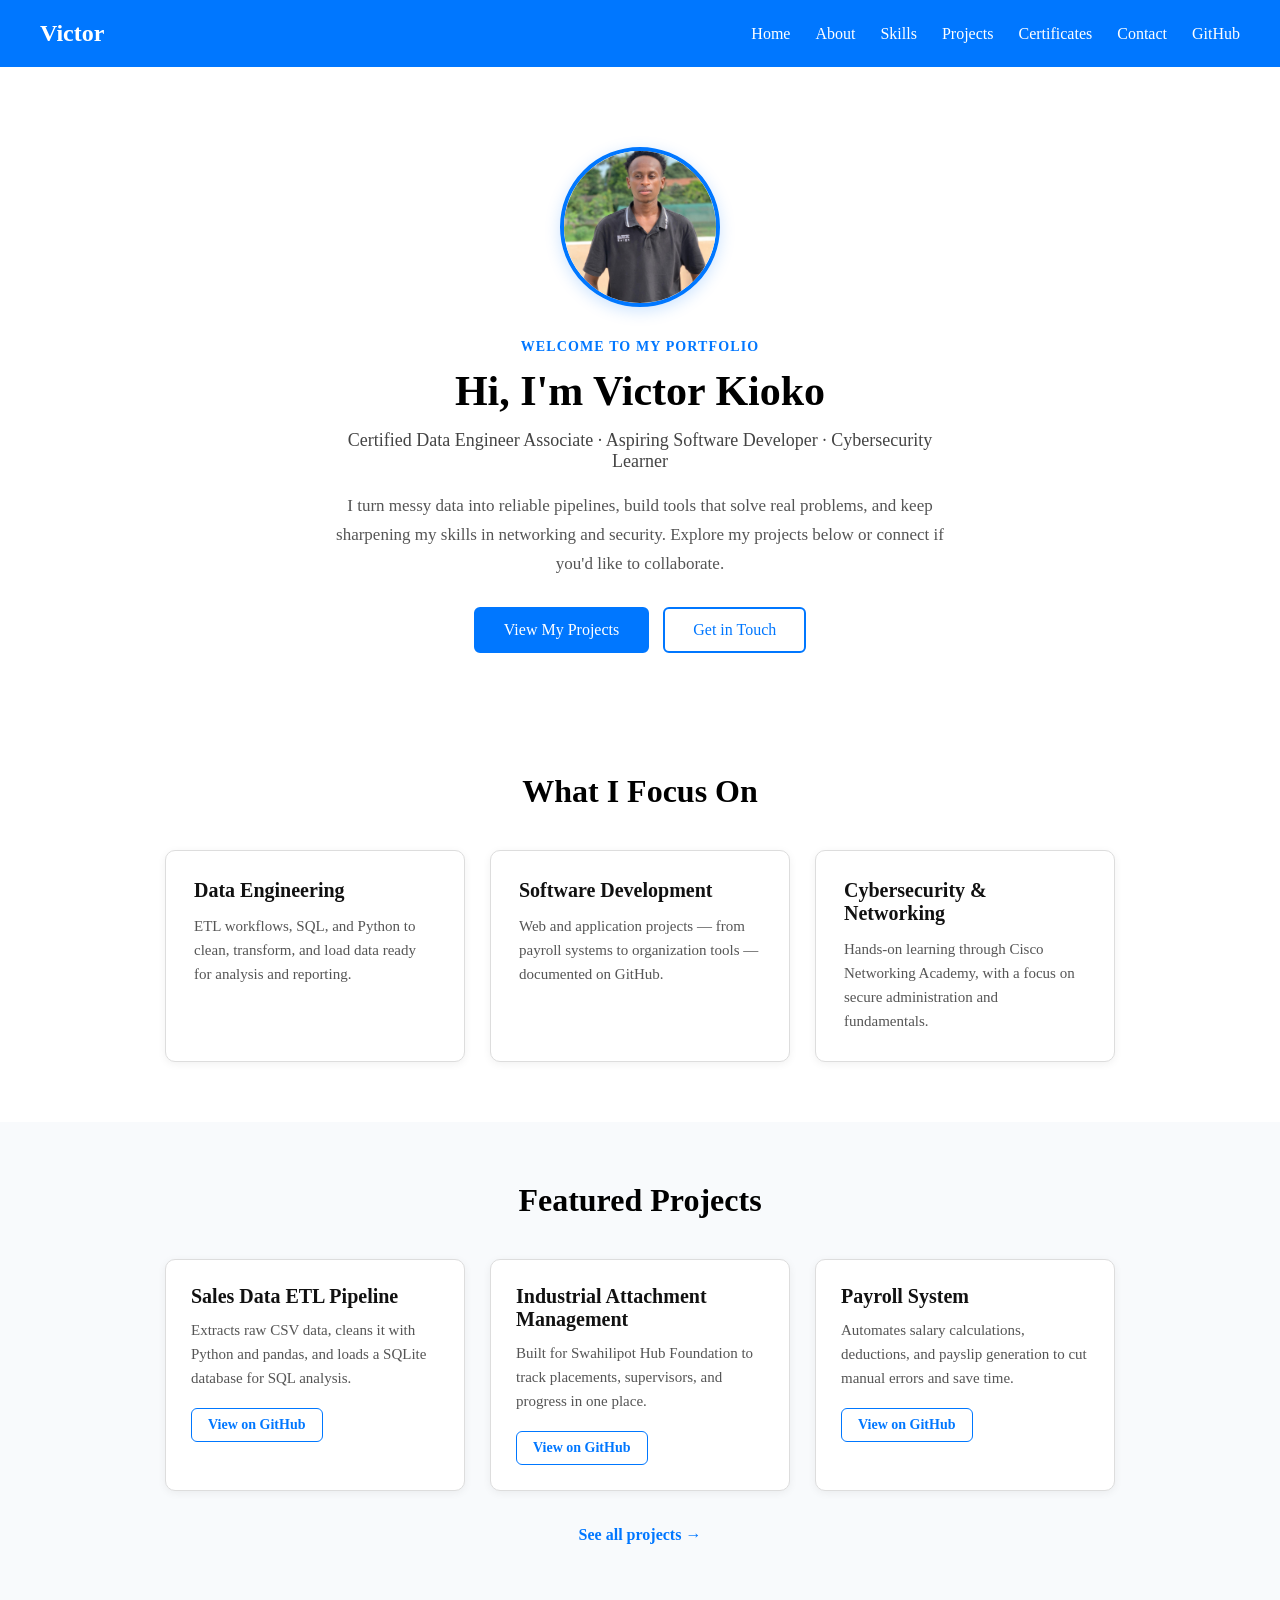
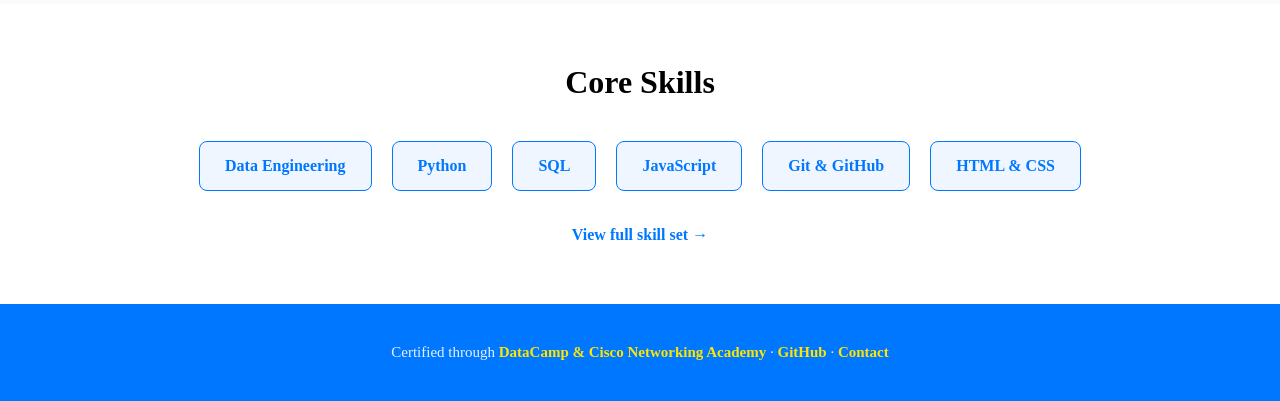
==== index.html @ 66af5f7d "Add profile photo and display on home and about pages Co-authored-by: Cursor <cursoragent@cursor.com" ====
<!DOCTYPE html>
<html lang="en">
<head>
    <meta charset="UTF-8">
    <meta name="viewport" content="width=device-width, initial-scale=1.0">
    <title>Victor | Data Engineer & Aspiring Developer</title>
    <link rel="stylesheet" href="style.css">
</head>
<body>

   <nav>
        <div class="logo">Victor</div>
        <ul class="nav-links">
            <li><a href="index.html">Home</a></li>
            <li><a href="about.html">About</a></li>
            <li><a href="skills.html">Skills</a></li>
            <li><a href="projects.html">Projects</a></li>
            <li><a href="certificates.html">Certificates</a></li>
            <li><a href="contact.html">Contact</a></li>
            <li><a href="https://github.com/techwizh" target="_blank">GitHub</a></li>
        </ul>
    </nav>

    <section id="home">
        <img src="images/profile.jpg" alt="Victor Kioko" class="profile-photo" width="160" height="160">
        <p class="hero-eyebrow">Welcome to my portfolio</p>
        <h1>Hi, I'm Victor Kioko</h1>
        <p class="hero-subtitle">Certified Data Engineer Associate · Aspiring Software Developer · Cybersecurity Learner</p>
        <p class="hero-intro">I turn messy data into reliable pipelines, build tools that solve real problems, and keep sharpening my skills in networking and security. Explore my projects below or connect if you'd like to collaborate.</p>
        <div class="hero-actions">
            <a href="projects.html" class="hero-btn">View My Projects</a>
            <a href="contact.html" class="hero-btn hero-btn-outline">Get in Touch</a>
        </div>
    </section>

    <section class="home-section">
        <h2>What I Focus On</h2>
        <div class="highlights-grid">
            <div class="highlight-card">
                <h3>Data Engineering</h3>
                <p>ETL workflows, SQL, and Python to clean, transform, and load data ready for analysis and reporting.</p>
            </div>
            <div class="highlight-card">
                <h3>Software Development</h3>
                <p>Web and application projects — from payroll systems to organization tools — documented on GitHub.</p>
            </div>
            <div class="highlight-card">
                <h3>Cybersecurity & Networking</h3>
                <p>Hands-on learning through Cisco Networking Academy, with a focus on secure administration and fundamentals.</p>
            </div>
        </div>
    </section>

    <section class="home-section home-section-alt">
        <h2>Featured Projects</h2>
        <div class="projects-grid">
            <div class="project-card">
                <h3>Sales Data ETL Pipeline</h3>
                <p>Extracts raw CSV data, cleans it with Python and pandas, and loads a SQLite database for SQL analysis.</p>
                <a href="https://github.com/techwizh/sales-data-etl-pipeline" target="_blank">View on GitHub</a>
            </div>
            <div class="project-card">
                <h3>Industrial Attachment Management</h3>
                <p>Built for Swahilipot Hub Foundation to track placements, supervisors, and progress in one place.</p>
                <a href="https://github.com/techwizh/swahilipot-hub-foundation" target="_blank">View on GitHub</a>
            </div>
            <div class="project-card">
                <h3>Payroll System</h3>
                <p>Automates salary calculations, deductions, and payslip generation to cut manual errors and save time.</p>
                <a href="https://github.com/techwizh/payroll-system" target="_blank">View on GitHub</a>
            </div>
        </div>
        <p class="home-section-link"><a href="projects.html">See all projects →</a></p>
    </section>

    <section class="home-section">
        <h2>Core Skills</h2>
        <div class="skills-grid">
            <div class="skill">Data Engineering</div>
            <div class="skill">Python</div>
            <div class="skill">SQL</div>
            <div class="skill">JavaScript</div>
            <div class="skill">Git & GitHub</div>
            <div class="skill">HTML & CSS</div>
        </div>
        <p class="home-section-link"><a href="skills.html">View full skill set →</a></p>
    </section>

    <footer class="site-footer">
        <p>Certified through <a href="certificates.html">DataCamp & Cisco Networking Academy</a> · <a href="https://github.com/techwizh" target="_blank">GitHub</a> · <a href="contact.html">Contact</a></p>
    </footer>

    <script src="script.js"></script>
</body>
</html>
---- style.css ----
* {
    margin: 0;
    padding: 0;
    box-sizing: border-box;
}

nav {
    display: flex;
    justify-content: space-between;
    align-items: center;
    padding: 20px 40px;
    background-color: #0077ff;
}

.logo {
    color: white;
    font-size: 24px;
    font-weight: bold;
}

.nav-links {
    list-style: none;
    display: flex;
    gap: 25px;
}

.nav-links a {
    text-decoration: none;
    color: white;
    font-weight: 500;
}

.nav-links a:hover {
    color: #ffe600;
}

.profile-photo {
    width: 160px;
    height: 160px;
    border-radius: 50%;
    object-fit: cover;
    border: 4px solid #0077ff;
    box-shadow: 0 4px 16px rgba(0, 119, 255, 0.2);
}

#home .profile-photo {
    margin-bottom: 28px;
}

#home {
    padding: 80px 40px 60px;
    text-align: center;
    max-width: 720px;
    margin: 0 auto;
}

.hero-eyebrow {
    font-size: 14px;
    font-weight: 600;
    text-transform: uppercase;
    letter-spacing: 0.08em;
    color: #0077ff;
    margin-bottom: 12px;
}

#home h1 {
    font-size: 42px;
    margin-bottom: 15px;
}

.hero-subtitle {
    font-size: 18px;
    color: #444;
    margin-bottom: 20px;
}

.hero-intro {
    font-size: 17px;
    line-height: 1.7;
    color: #555;
    margin-bottom: 28px;
}

.hero-actions {
    display: flex;
    flex-wrap: wrap;
    justify-content: center;
    gap: 14px;
}

.hero-btn {
    display: inline-block;
    text-decoration: none;
    padding: 12px 28px;
    background-color: #0077ff;
    color: white;
    border: 2px solid #0077ff;
    border-radius: 6px;
    font-size: 16px;
    cursor: pointer;
}

.hero-btn:hover {
    background-color: #0055cc;
    border-color: #0055cc;
}

.hero-btn-outline {
    background-color: transparent;
    color: #0077ff;
}

.hero-btn-outline:hover {
    background-color: #0077ff;
    color: white;
}

.home-section {
    padding: 60px 40px;
    text-align: center;
}

.home-section-alt {
    background-color: #f8fafc;
}

.home-section h2 {
    font-size: 32px;
    margin-bottom: 40px;
}

.highlights-grid {
    display: flex;
    flex-wrap: wrap;
    justify-content: center;
    gap: 25px;
    max-width: 1000px;
    margin: 0 auto;
}

.highlight-card {
    background-color: #ffffff;
    border: 1px solid #ddd;
    border-radius: 10px;
    padding: 28px;
    width: 300px;
    text-align: left;
    box-shadow: 0 2px 8px rgba(0, 0, 0, 0.06);
}

.highlight-card h3 {
    font-size: 20px;
    margin-bottom: 12px;
    color: #111;
}

.highlight-card p {
    font-size: 15px;
    color: #555;
    line-height: 1.6;
}

.home-section-link {
    margin-top: 35px;
}

.home-section-link a {
    text-decoration: none;
    color: #0077ff;
    font-weight: 600;
    font-size: 16px;
}

.home-section-link a:hover {
    color: #0055cc;
}

.site-footer {
    padding: 40px;
    text-align: center;
    background-color: #0077ff;
    color: rgba(255, 255, 255, 0.9);
    font-size: 15px;
}

.site-footer a {
    color: #ffe600;
    text-decoration: none;
    font-weight: 600;
}

.site-footer a:hover {
    text-decoration: underline;
}
#about {
    padding: 80px 40px;
    max-width: 800px;
    margin: 0 auto;
}

.about-content {
    display: flex;
    flex-wrap: wrap;
    align-items: flex-start;
    gap: 32px;
}

#about .profile-photo {
    flex-shrink: 0;
}

.about-text {
    flex: 1;
    min-width: 260px;
}

#about h2 {
    font-size: 32px;
    margin-bottom: 20px;
}

#about p {
    font-size: 17px;
    line-height: 1.7;
    color: #333;
}

#skills {
    padding: 80px 40px;
    text-align: center;
}

#skills h2 {
    font-size: 32px;
    margin-bottom: 40px;
}

.skills-grid {
    display: flex;
    flex-wrap: wrap;
    justify-content: center;
    gap: 20px;
}

.skill {
    background-color: #f0f6ff;
    border: 1px solid #0077ff;
    color: #0077ff;
    padding: 15px 25px;
    border-radius: 8px;
    font-weight: 600;
    font-size: 16px;
}

.skill:hover {
    background-color: #0077ff;
    color: white;
    transition: 0.3s;
}

#projects {
    padding: 80px 40px;
    text-align: center;
}

#projects h2 {
    font-size: 32px;
    margin-bottom: 40px;
}

.projects-grid {
    display: flex;
    flex-wrap: wrap;
    justify-content: center;
    gap: 25px;
}

.project-card {
    background-color: #ffffff;
    border: 1px solid #ddd;
    border-radius: 10px;
    padding: 25px;
    width: 300px;
    text-align: left;
    box-shadow: 0 2px 8px rgba(0, 0, 0, 0.06);
    transition: 0.3s;
}

.project-card:hover {
    transform: translateY(-5px);
    box-shadow: 0 6px 16px rgba(0, 0, 0, 0.12);
}

.project-card h3 {
    font-size: 20px;
    margin-bottom: 10px;
    color: #111;
}

.project-card p {
    font-size: 15px;
    color: #555;
    line-height: 1.6;
    margin-bottom: 18px;
}

.project-card a {
    display: inline-block;
    text-decoration: none;
    color: #0077ff;
    font-weight: 600;
    border: 1px solid #0077ff;
    padding: 8px 16px;
    border-radius: 6px;
    font-size: 14px;
}

.project-card a:hover {
    background-color: #0077ff;
    color: white;
}

#certificates {
    padding: 80px 40px;
    text-align: center;
}

#certificates h2 {
    font-size: 32px;
    margin-bottom: 40px;
}

.certificates-grid {
    display: flex;
    flex-wrap: wrap;
    justify-content: center;
    gap: 25px;
}

.cert-card {
    background-color: #ffffff;
    border: 1px solid #ddd;
    border-radius: 10px;
    padding: 25px;
    width: 260px;
    text-align: left;
    box-shadow: 0 2px 8px rgba(0, 0, 0, 0.06);
    transition: 0.3s;
    position: relative;
}

.cert-card:hover {
    transform: translateY(-5px);
    box-shadow: 0 6px 16px rgba(0, 0, 0, 0.12);
}

.cert-tag {
    display: inline-block;
    background-color: #e6f0ff;
    color: #0077ff;
    font-size: 12px;
    font-weight: 700;
    padding: 4px 10px;
    border-radius: 4px;
    margin-bottom: 12px;
    text-transform: uppercase;
}

.cert-card h3 {
    font-size: 18px;
    margin-bottom: 6px;
    color: #111;
}

.cert-card p {
    font-size: 14px;
    color: #666;
}

#contact {
    padding: 80px 40px;
    max-width: 600px;
    margin: 0 auto;
    text-align: center;
}

#contact h2 {
    font-size: 32px;
    margin-bottom: 12px;
}

.contact-intro {
    color: #555;
    margin-bottom: 35px;
}

.contact-form {
    display: flex;
    flex-direction: column;
    gap: 16px;
    text-align: left;
}

.contact-form input,
.contact-form textarea {
    padding: 12px 14px;
    border: 1px solid #ccc;
    border-radius: 6px;
    font-size: 15px;
    font-family: Arial, sans-serif;
}

.contact-form input:focus,
.contact-form textarea:focus {
    outline: none;
    border-color: #0077ff;
}

.contact-form button {
    padding: 12px 20px;
    background-color: #0077ff;
    color: white;
    border: none;
    border-radius: 6px;
    font-size: 16px;
    cursor: pointer;
}

.contact-form button:hover {
    background-color: #0055cc;
}

.contact-links {
    display: flex;
    justify-content: center;
    gap: 25px;
    margin-top: 35px;
}

.contact-links a {
    text-decoration: none;
    color: #0077ff;
    font-weight: 600;
}

.contact-links a:hover {
    color: #0055cc;
}
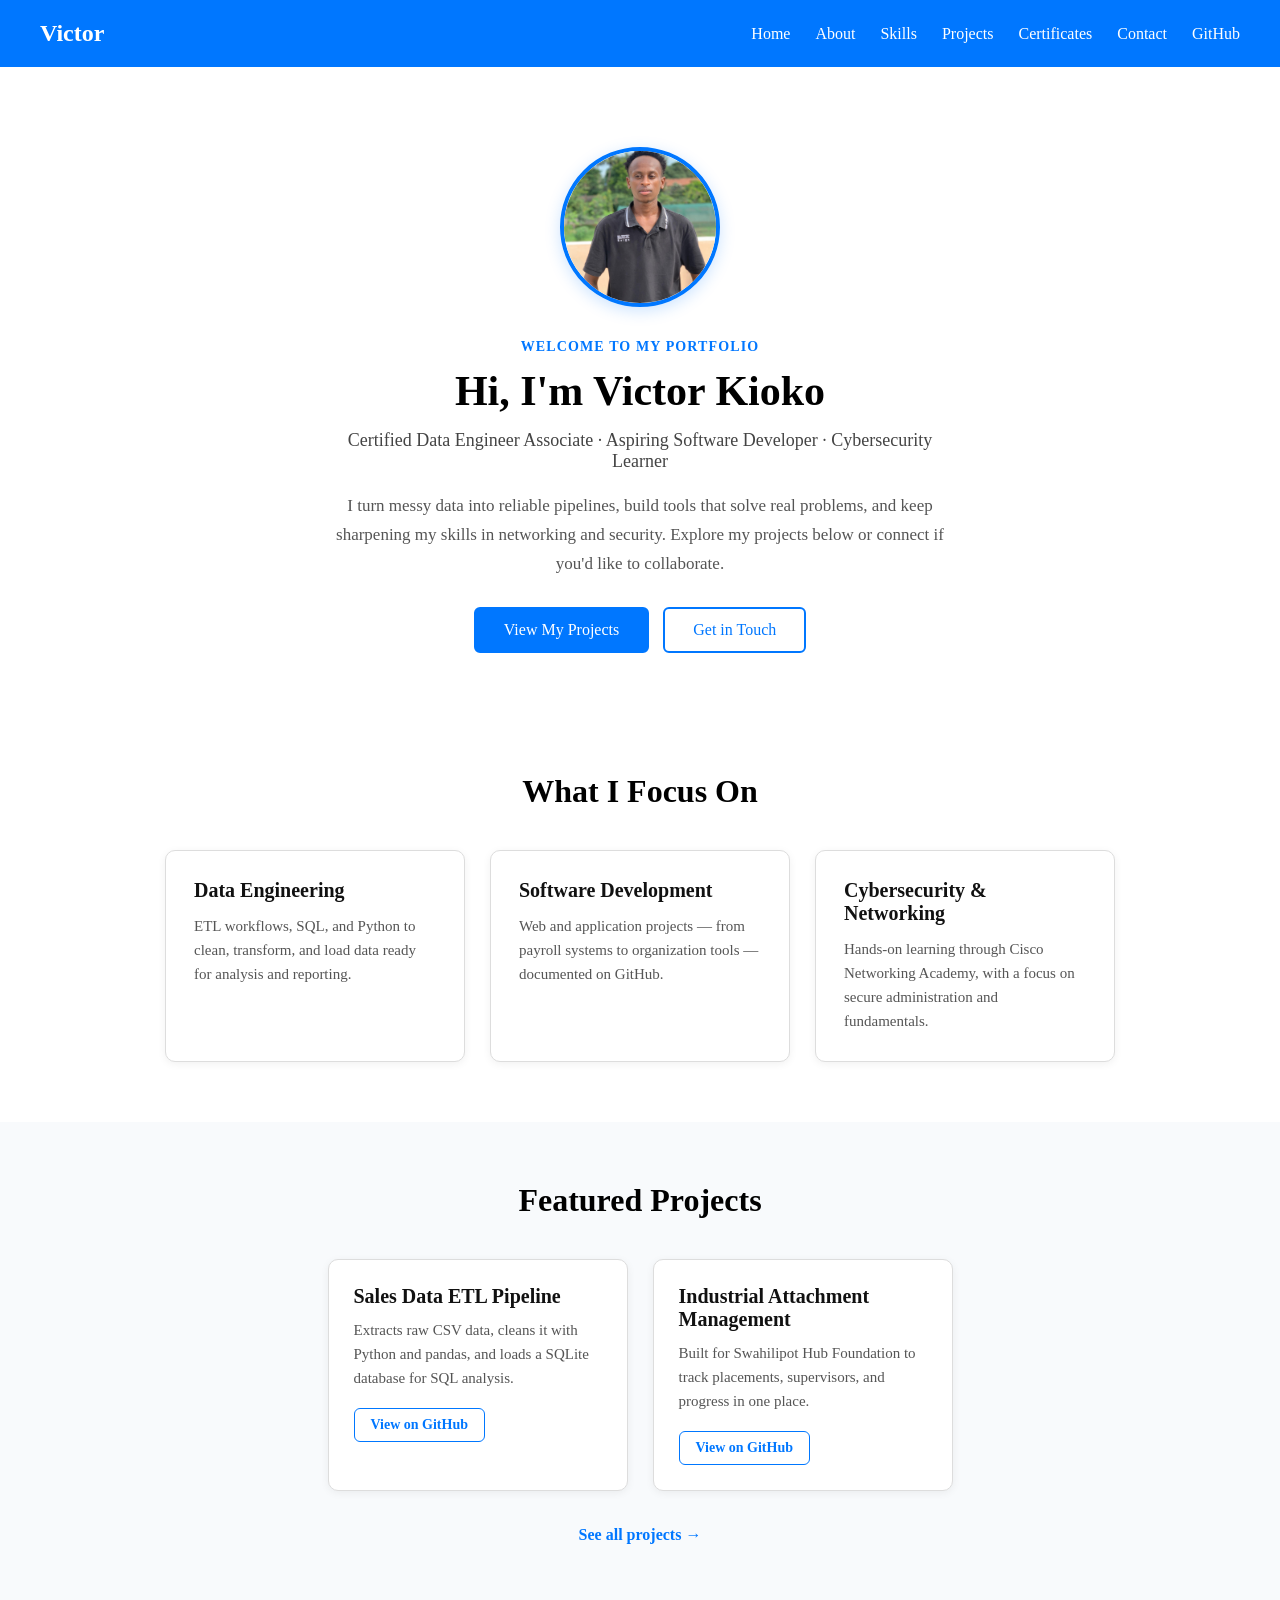
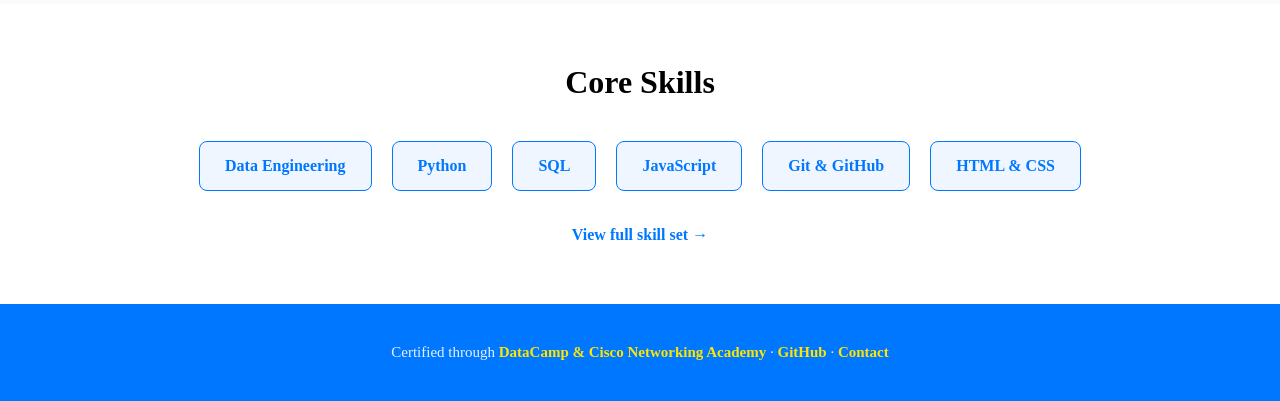
==== commit 1b90d4b5: "Remove Payroll System project card Removed Payroll System project card from the homepage." ====
--- a/index.html
+++ b/index.html
@@ -64,11 +64,7 @@
                 <p>Built for Swahilipot Hub Foundation to track placements, supervisors, and progress in one place.</p>
                 <a href="https://github.com/techwizh/swahilipot-hub-foundation" target="_blank">View on GitHub</a>
             </div>
-            <div class="project-card">
-                <h3>Payroll System</h3>
-                <p>Automates salary calculations, deductions, and payslip generation to cut manual errors and save time.</p>
-                <a href="https://github.com/techwizh/payroll-system" target="_blank">View on GitHub</a>
-            </div>
+            
         </div>
         <p class="home-section-link"><a href="projects.html">See all projects →</a></p>
     </section>
@@ -92,4 +88,4 @@
 
     <script src="script.js"></script>
 </body>
-</html>+</html>
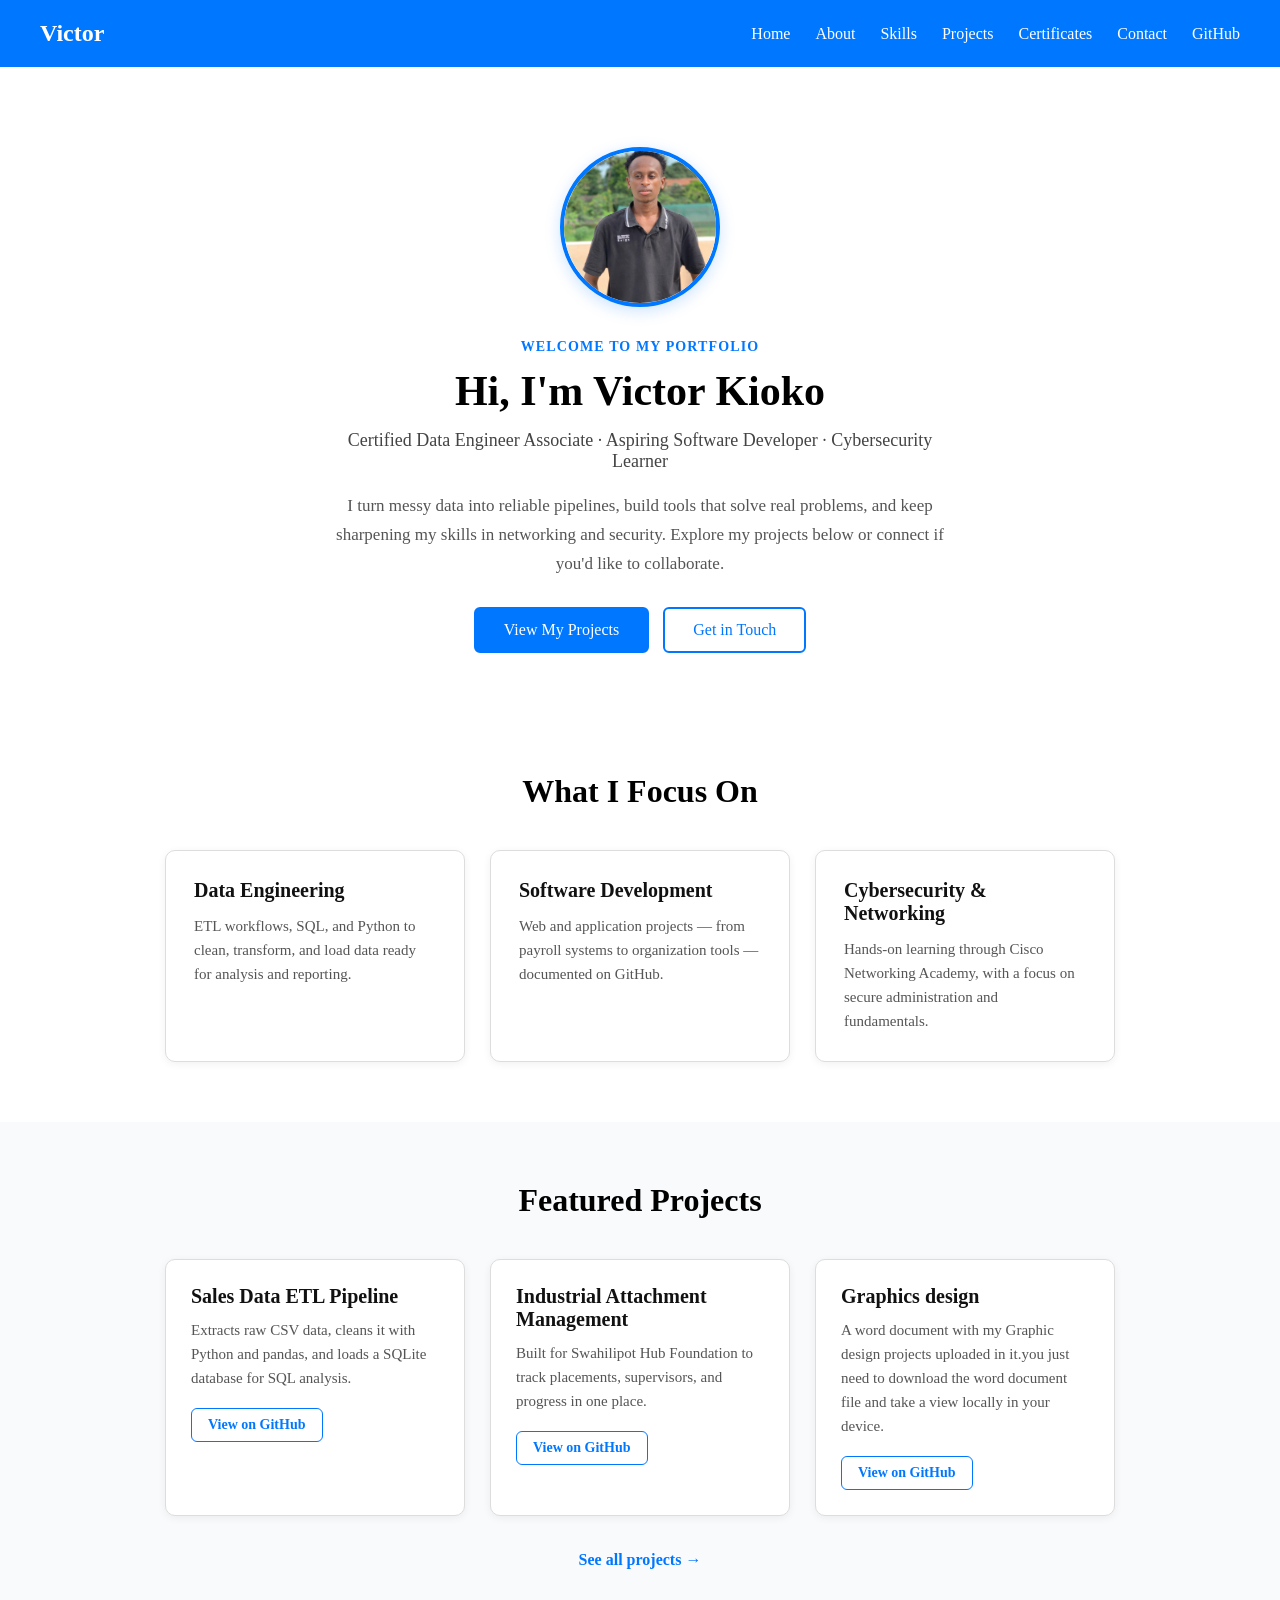
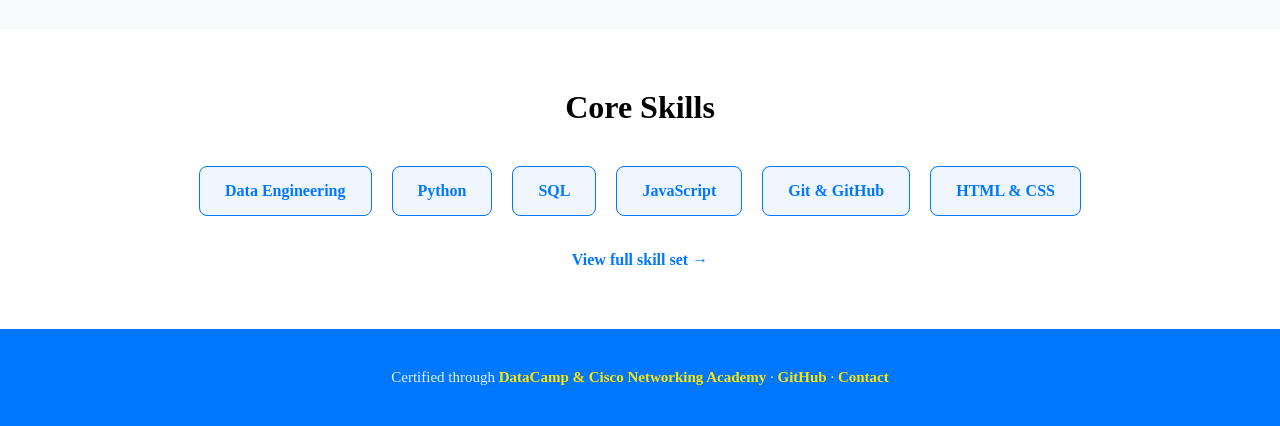
==== commit b3cd4ed4: "Add Graphics design project card to index.html Added a new project card for Graphics design with a d" ====
--- a/index.html
+++ b/index.html
@@ -64,6 +64,12 @@
                 <p>Built for Swahilipot Hub Foundation to track placements, supervisors, and progress in one place.</p>
                 <a href="https://github.com/techwizh/swahilipot-hub-foundation" target="_blank">View on GitHub</a>
             </div>
+
+             <div class="project-card">
+                <h3>Graphics design</h3>
+                <p>A word document with my Graphic design projects uploaded in it.you just need to download the word document file and take a view locally in your device.</p>
+                <a href="https://github.com/techwizh/graphics-design.git" target="_blank">View on GitHub</a>
+            </div>
             
         </div>
         <p class="home-section-link"><a href="projects.html">See all projects →</a></p>
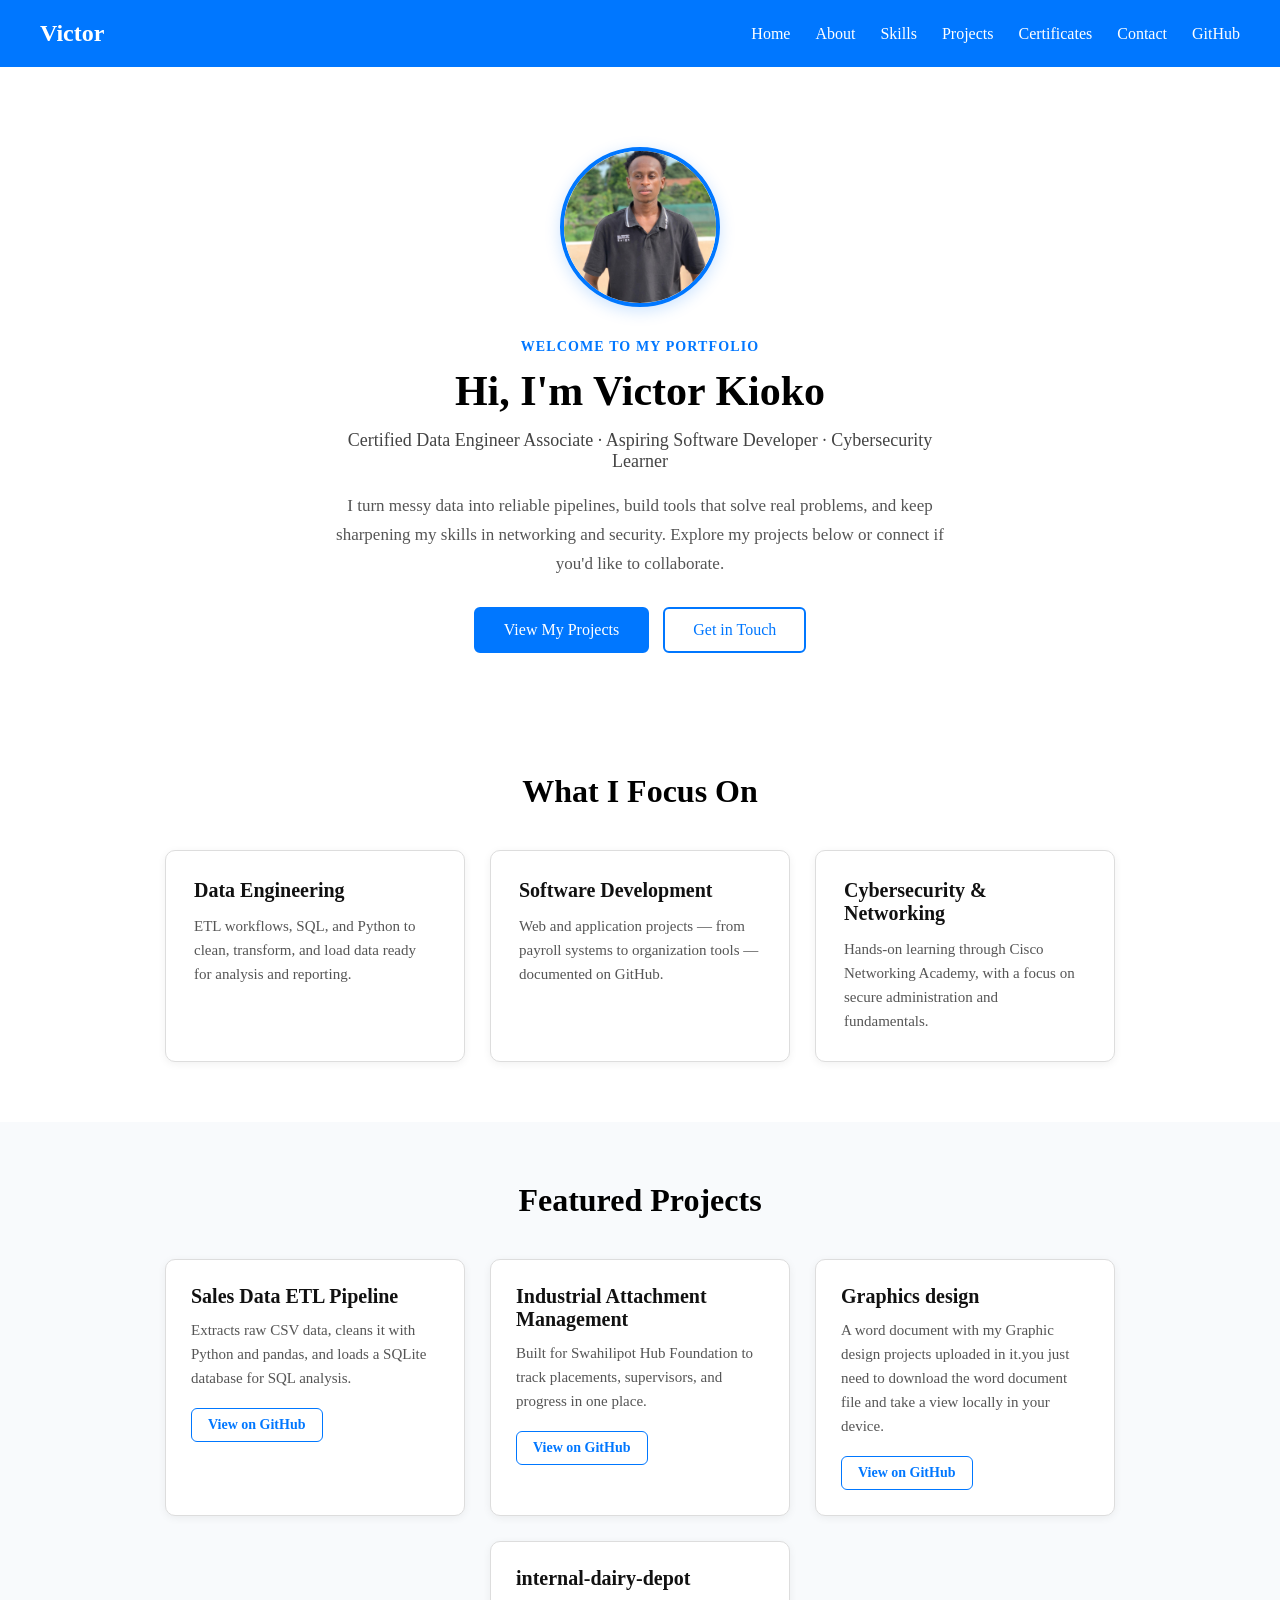
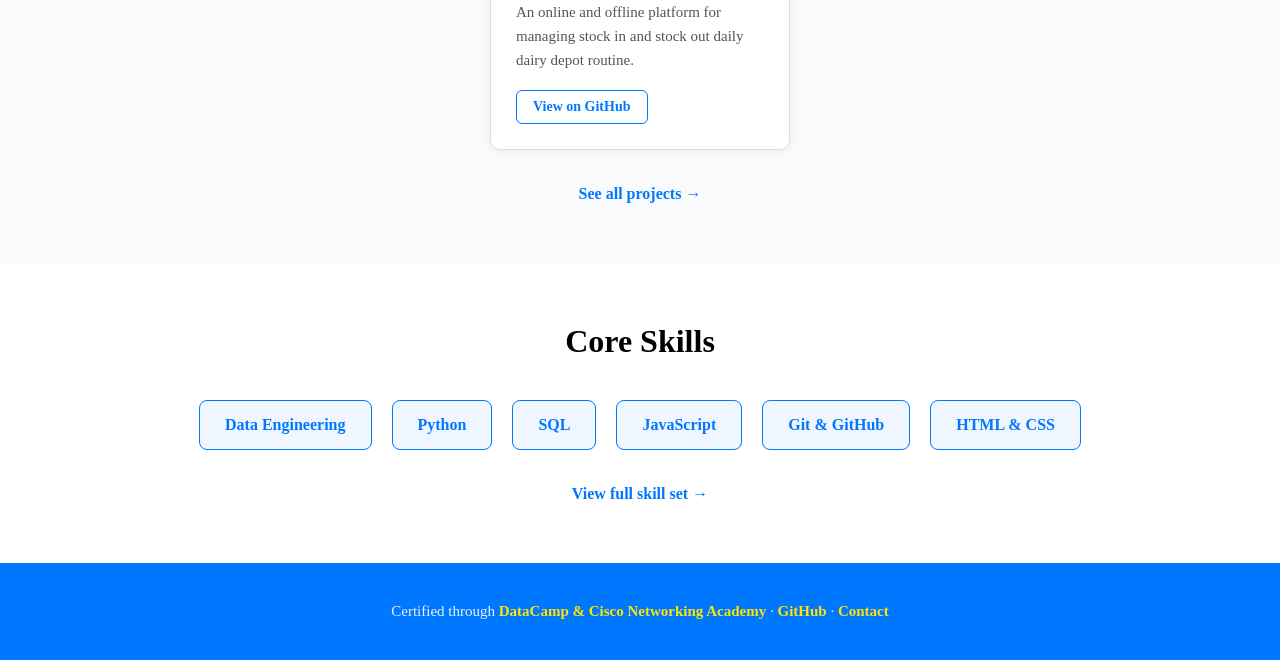
==== commit 8737a043: "Add internal-dairy-depot project card to index.html" ====
--- a/index.html
+++ b/index.html
@@ -70,6 +70,12 @@
                 <p>A word document with my Graphic design projects uploaded in it.you just need to download the word document file and take a view locally in your device.</p>
                 <a href="https://github.com/techwizh/graphics-design.git" target="_blank">View on GitHub</a>
             </div>
+
+            <div class="project-card">
+                <h3>internal-dairy-depot</h3>
+                <p>An online and offline platform for managing stock in and stock out daily dairy depot routine.</p>
+                <a href="https://github.com/techwizh/internal-dairy-depot.git" target="_blank">View on GitHub</a>
+            </div>
             
         </div>
         <p class="home-section-link"><a href="projects.html">See all projects →</a></p>
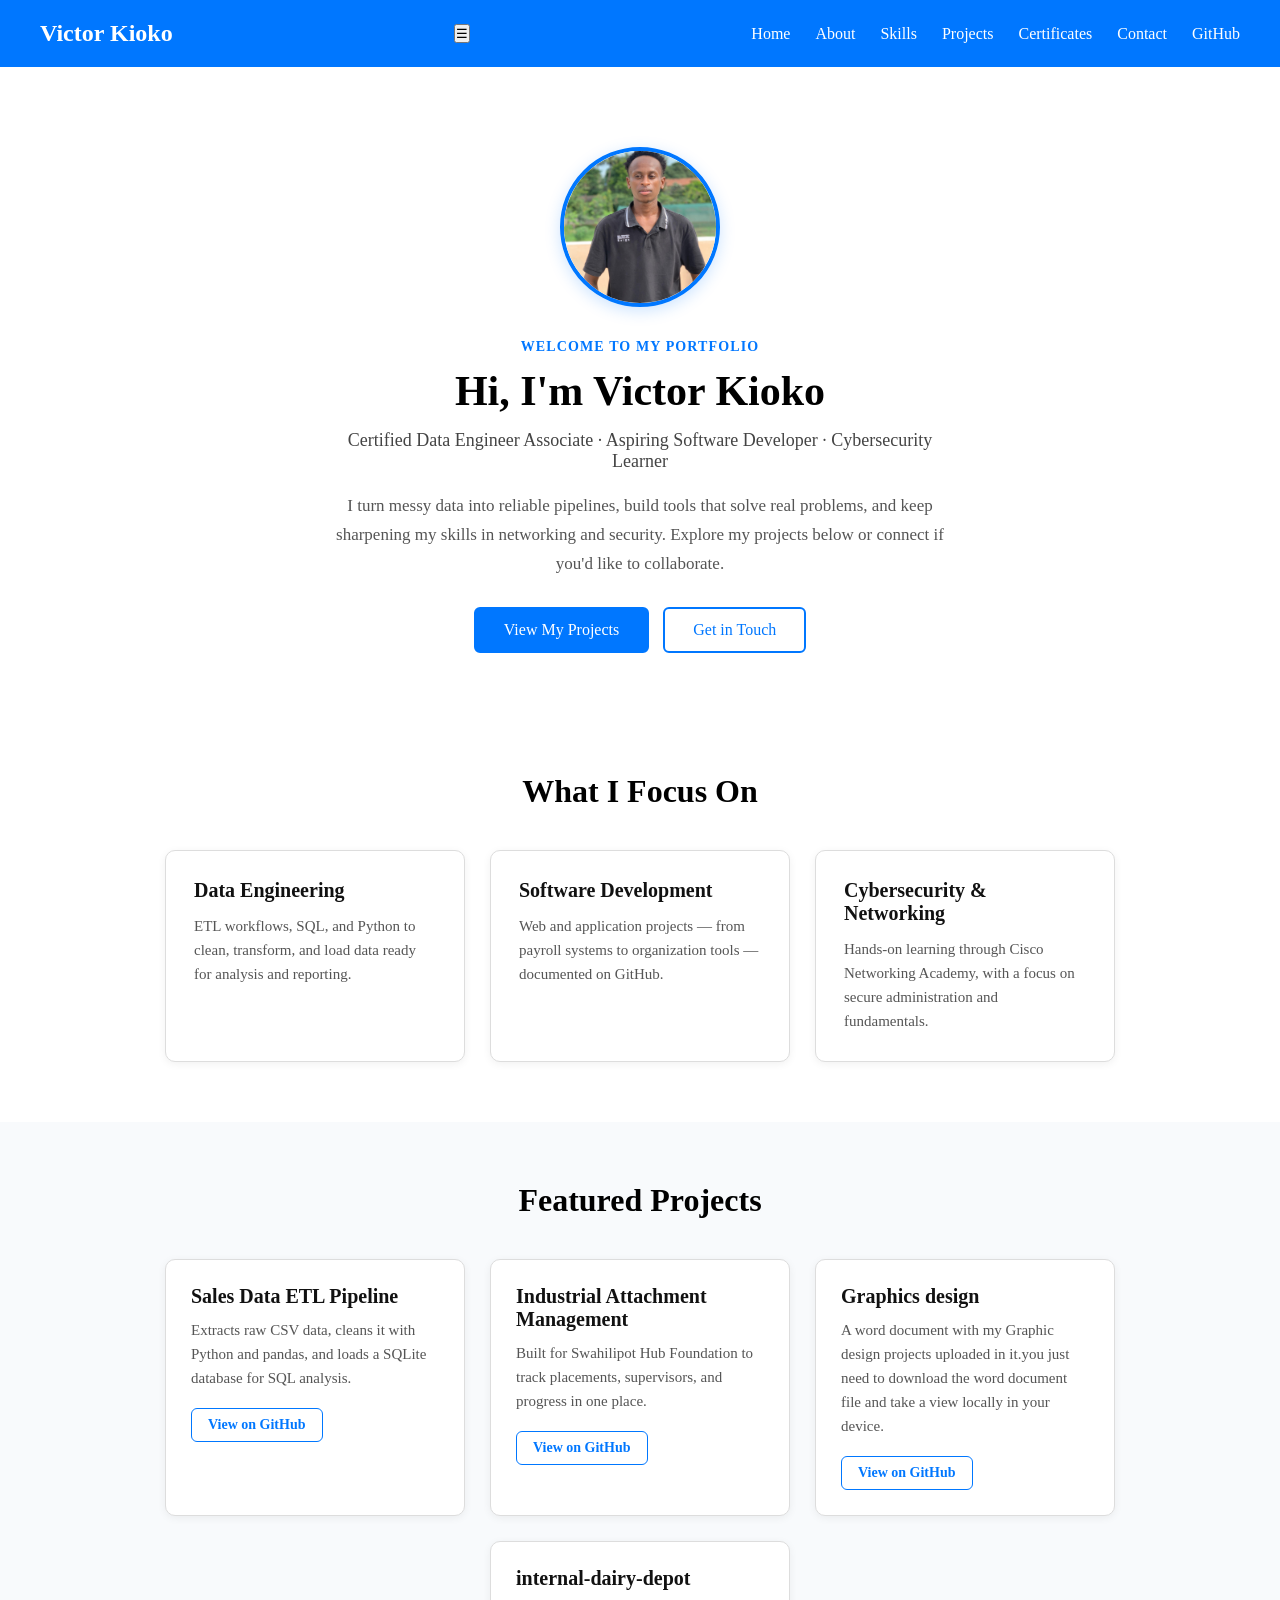
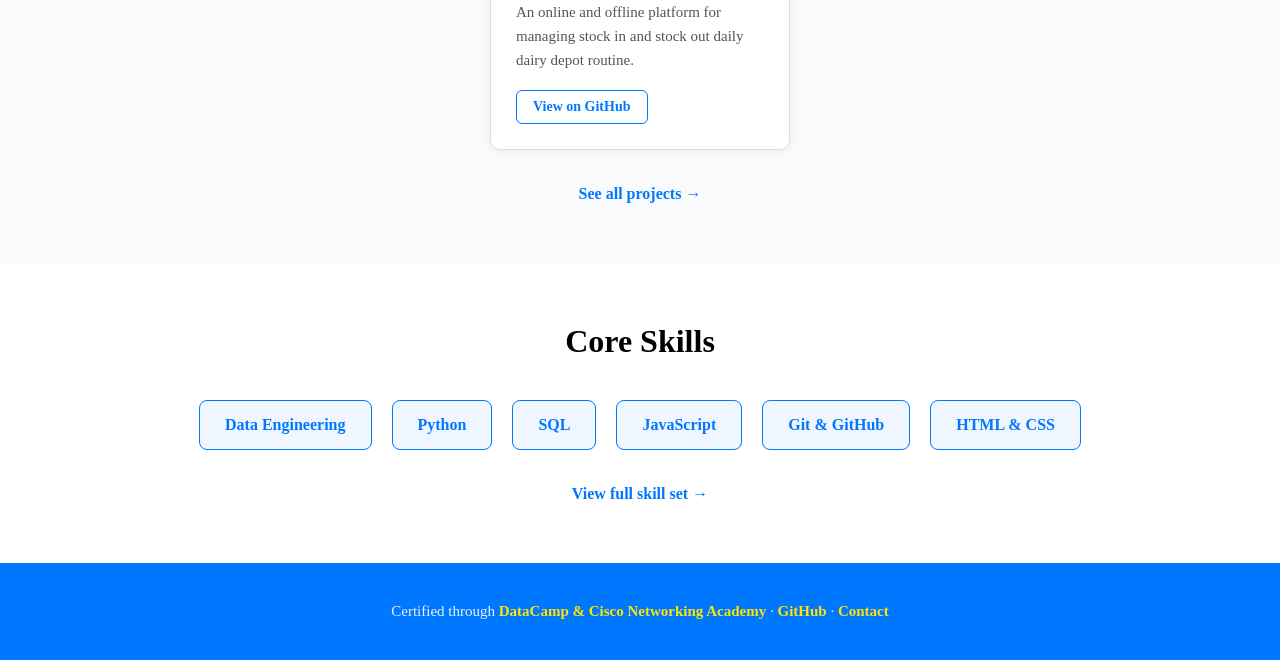
==== commit 46652c51: "Update navigation bar with new logo and toggle button" ====
--- a/index.html
+++ b/index.html
@@ -9,17 +9,18 @@
 <body>
 
    <nav>
-        <div class="logo">Victor</div>
-        <ul class="nav-links">
-            <li><a href="index.html">Home</a></li>
-            <li><a href="about.html">About</a></li>
-            <li><a href="skills.html">Skills</a></li>
-            <li><a href="projects.html">Projects</a></li>
-            <li><a href="certificates.html">Certificates</a></li>
-            <li><a href="contact.html">Contact</a></li>
-            <li><a href="https://github.com/techwizh" target="_blank">GitHub</a></li>
-        </ul>
-    </nav>
+    <div class="logo">Victor Kioko</div>
+    <button class="nav-toggle" aria-label="Toggle menu" aria-expanded="false">☰</button>
+    <ul class="nav-links">
+        <li><a href="index.html">Home</a></li>
+        <li><a href="about.html">About</a></li>
+        <li><a href="skills.html">Skills</a></li>
+        <li><a href="projects.html">Projects</a></li>
+        <li><a href="certificates.html">Certificates</a></li>
+        <li><a href="contact.html">Contact</a></li>
+        <li><a href="https://github.com/techwizh" target="_blank">GitHub</a></li>
+    </ul>
+</nav>
 
     <section id="home">
         <img src="images/profile.jpg" alt="Victor Kioko" class="profile-photo" width="160" height="160">
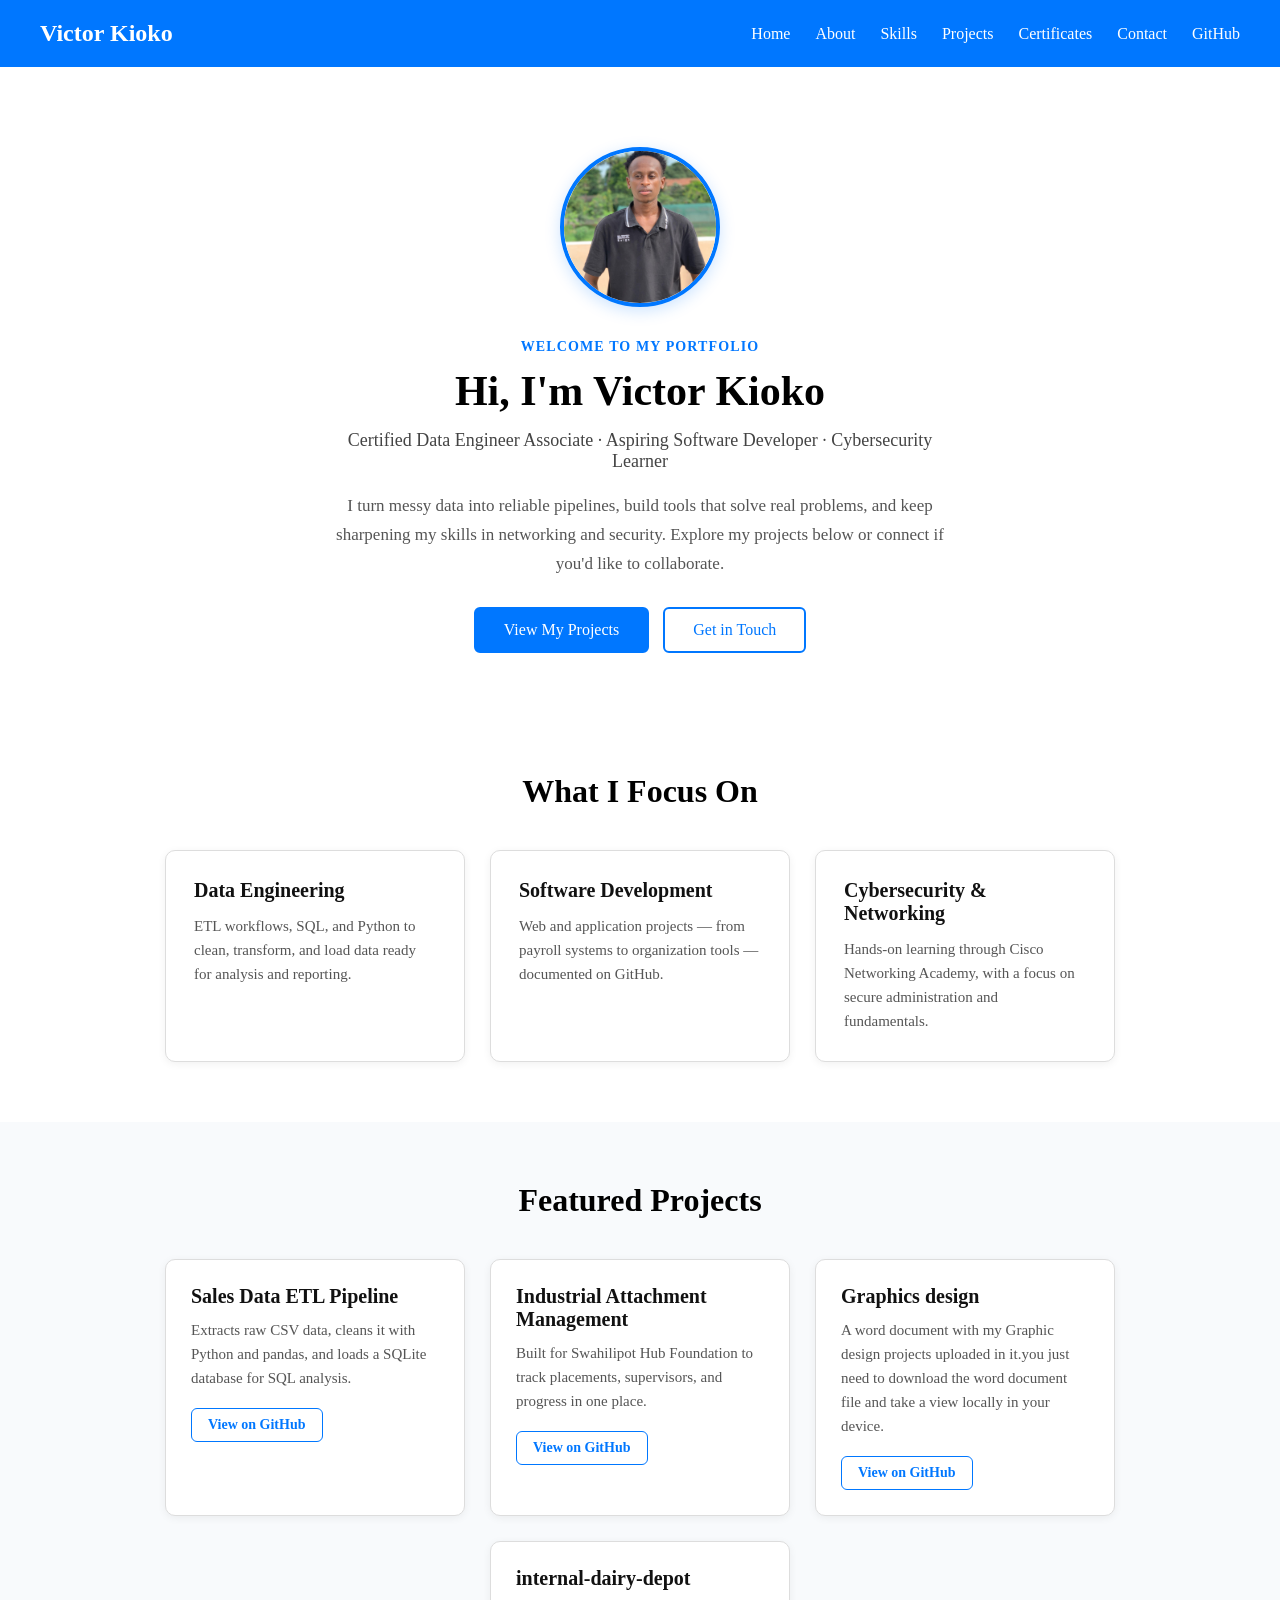
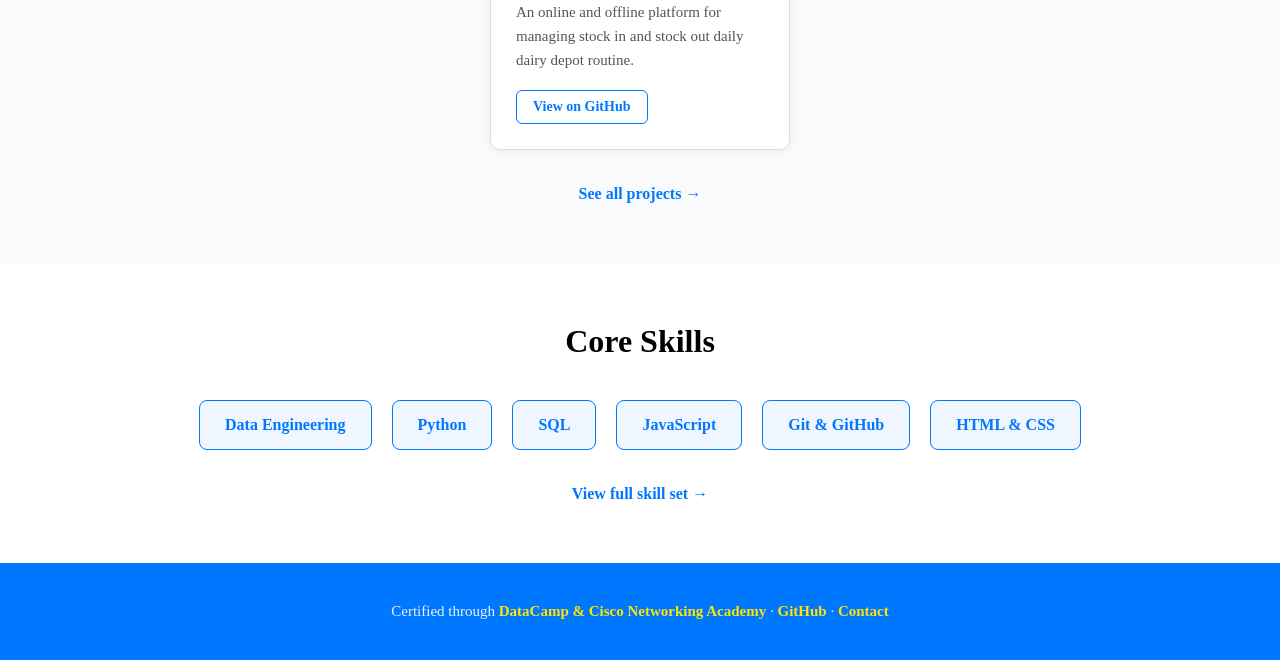
==== commit 9119e07f: "Add script tag for external JavaScript file" ====
--- a/index.html
+++ b/index.html
@@ -6,6 +6,7 @@
     <title>Victor | Data Engineer & Aspiring Developer</title>
     <link rel="stylesheet" href="style.css">
 </head>
+        <script src="script.js"></script>
 <body>
 
    <nav>
--- a/style.css
+++ b/style.css
@@ -445,4 +445,54 @@
 
 .contact-links a:hover {
     color: #0055cc;
-}+}
+
+/* Mobile navigation */
+.nav-toggle {
+    display: none;
+    background: none;
+    border: none;
+    color: white;
+    font-size: 28px;
+    line-height: 1;
+    cursor: pointer;
+}
+
+@media (max-width: 768px) {
+    nav {
+        flex-wrap: wrap;
+        padding: 16px 20px;
+    }
+
+    .nav-toggle {
+        display: block;
+    }
+
+    .nav-links {
+        display: none;
+        flex-direction: column;
+        width: 100%;
+        gap: 0;
+        margin-top: 12px;
+    }
+
+    .nav-links.open {
+        display: flex;
+    }
+
+    .nav-links a {
+        display: block;
+        padding: 12px 0;
+        border-top: 1px solid rgba(255, 255, 255, 0.25);
+    }
+
+    #home,
+    #about,
+    #skills,
+    #projects,
+    #certificates,
+    #contact {
+        padding-left: 20px;
+        padding-right: 20px;
+    }
+}
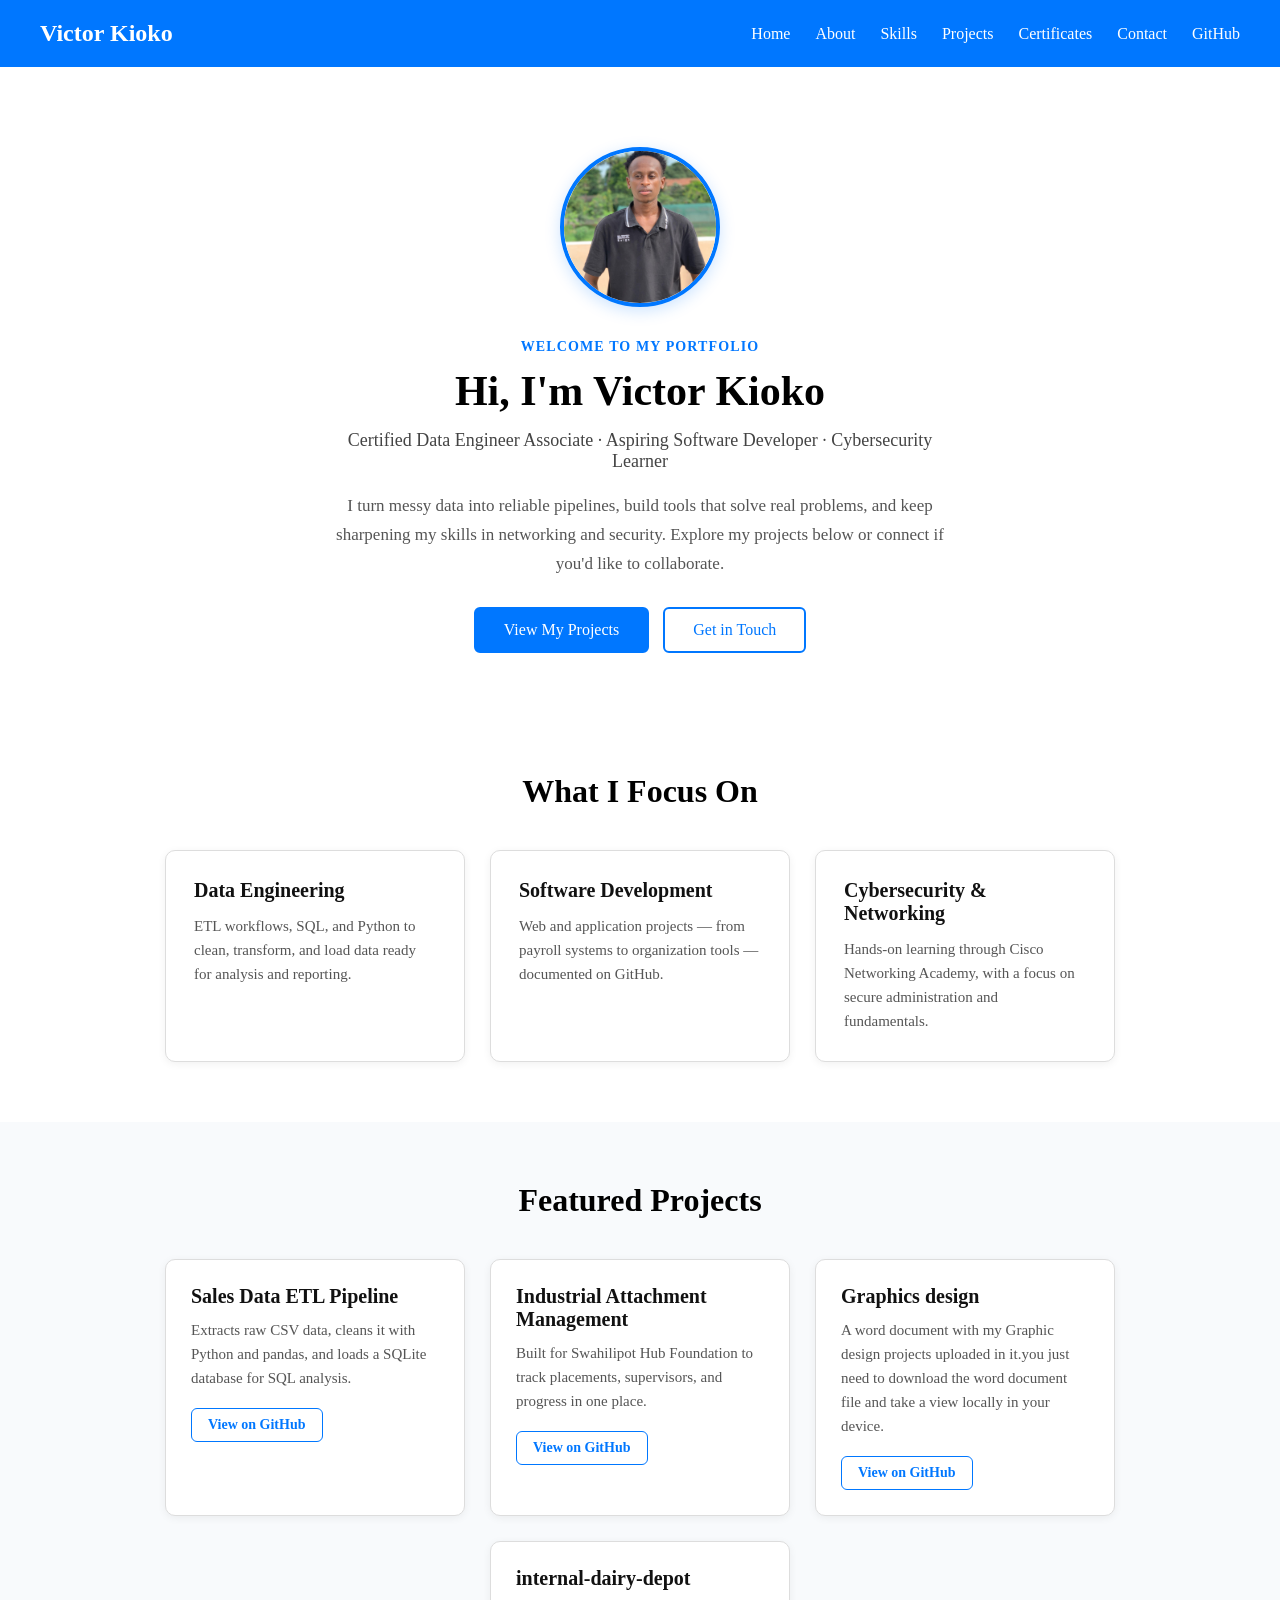
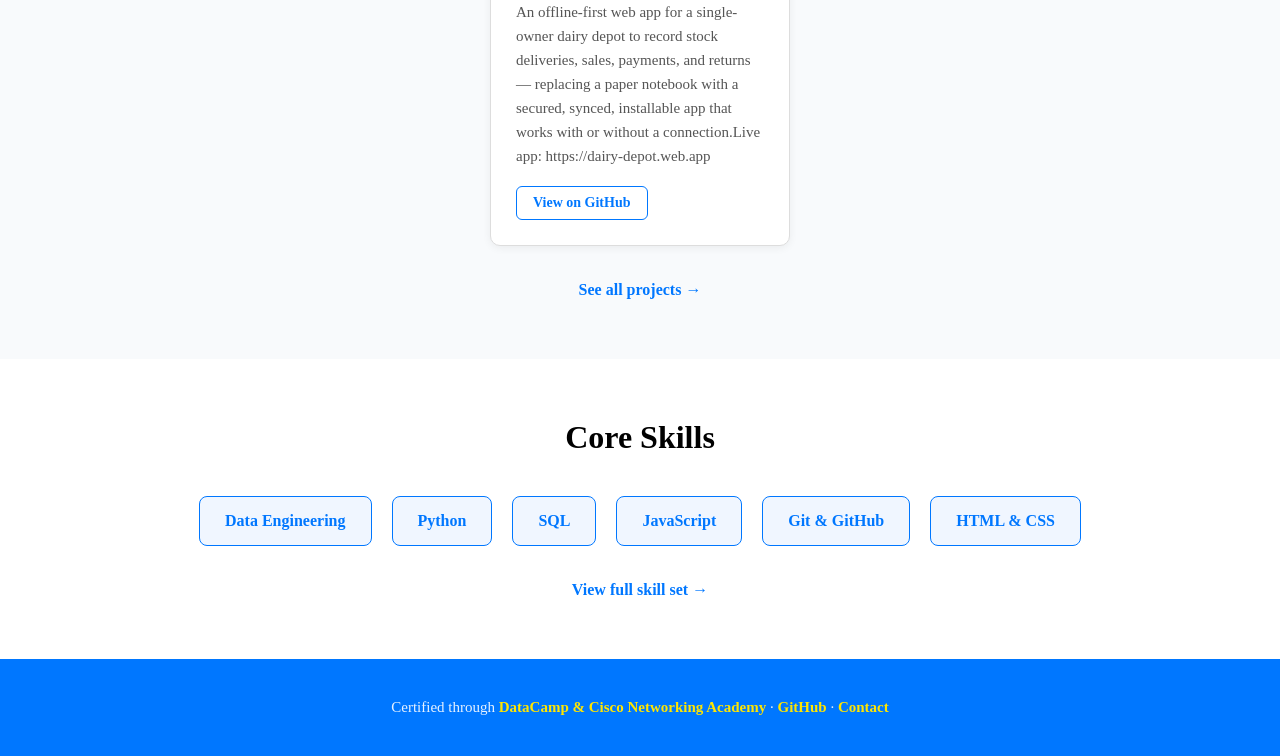
==== commit 82ea4df7: "Revise project description for internal-dairy-depot Updated project description to provide more deta" ====
--- a/index.html
+++ b/index.html
@@ -6,7 +6,7 @@
     <title>Victor | Data Engineer & Aspiring Developer</title>
     <link rel="stylesheet" href="style.css">
 </head>
-        <script src="script.js"></script>
+     
 <body>
 
    <nav>
@@ -75,7 +75,7 @@
 
             <div class="project-card">
                 <h3>internal-dairy-depot</h3>
-                <p>An online and offline platform for managing stock in and stock out daily dairy depot routine.</p>
+                <p>An offline-first web app for a single-owner dairy depot to record stock deliveries, sales, payments, and returns — replacing a paper notebook with a secured, synced, installable app that works with or without a connection.Live app: https://dairy-depot.web.app</p>
                 <a href="https://github.com/techwizh/internal-dairy-depot.git" target="_blank">View on GitHub</a>
             </div>
             
